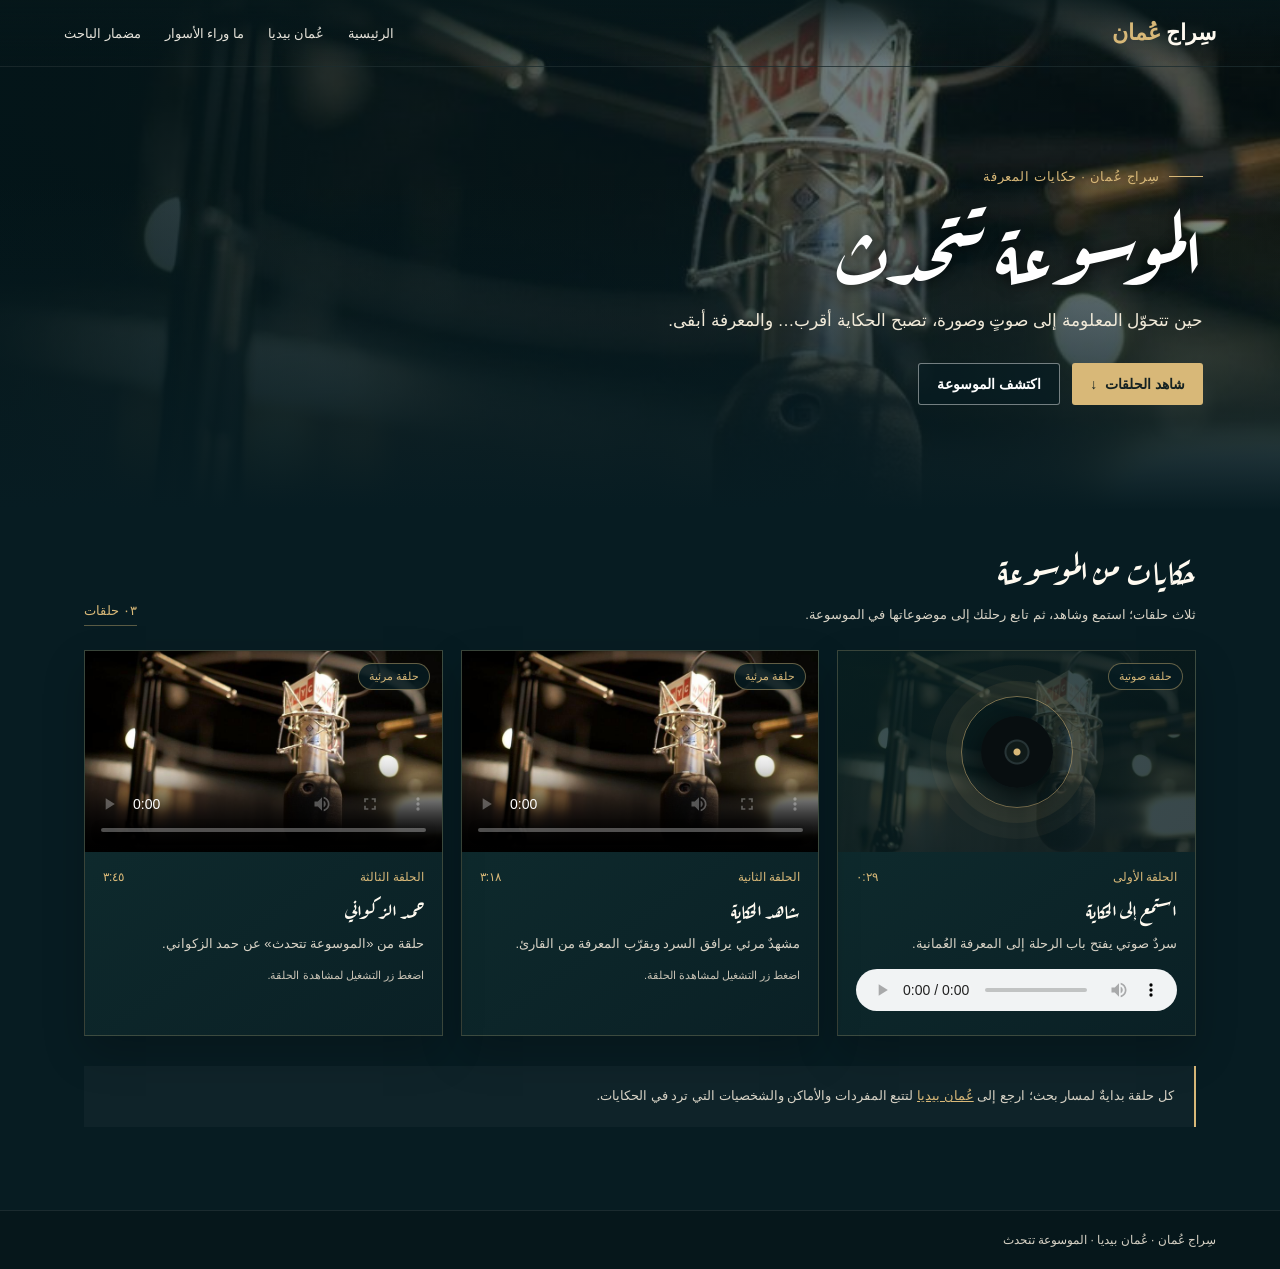
==== voice.html @ 5f4a9fbe "newserag" ====
<!doctype html>
<html lang="ar" dir="rtl">
<head>
<meta charset="utf-8">
<meta name="viewport" content="width=device-width, initial-scale=1">
<meta name="description" content="الموسوعة تتحدث: حلقات مرئية ومسموعة تحوّل المعرفة العُمانية إلى حكاية.">
<title>الموسوعة تتحدث | سِراج عُمان</title>
<link rel="stylesheet" href="/headings.css">
<style>
:root{--night:#071c22;--deep:#0b2829;--gold:#d8b878;--cream:#fffaf0;--muted:#d7d2c5;--red:#a92f34}
*{box-sizing:border-box}html{scroll-behavior:smooth}body{margin:0;background:var(--night);color:var(--cream);font-family:Tahoma,Arial,sans-serif}a{color:inherit;text-decoration:none}
header{position:absolute;z-index:5;inset:0 0 auto;background:linear-gradient(#06171acc,transparent);border-bottom:1px solid #ffffff12}.nav{max-width:1320px;margin:auto;padding:20px 5%;display:flex;justify-content:space-between;align-items:center;gap:18px}.brand{font:700 22px Georgia,serif;white-space:nowrap}.brand span{color:var(--gold)}.links{display:flex;gap:24px;align-items:center;font-size:13px}.links a{opacity:.9}.links a:hover{color:var(--gold)}
.hero{min-height:510px;display:flex;align-items:flex-end;padding:120px 6% 56px;position:relative;isolation:isolate;overflow:hidden;background:linear-gradient(90deg,#04171be8 0%,#071d23a8 52%,#071d2370 100%),url('/assets/voice.jpg') center 42%/cover no-repeat}.hero:after{content:"";position:absolute;z-index:-1;inset:35% 0 0;background:linear-gradient(transparent,var(--night))}.hero-inner{width:min(1180px,100%);margin:auto}.eyebrow{display:flex;align-items:center;gap:10px;color:var(--gold);font-size:13px;letter-spacing:.05em}.eyebrow:before{content:"";width:34px;height:1px;background:var(--gold)}.hero h1{font-size:clamp(42px,7vw,78px);line-height:1.25;font-weight:400;color:#fff;margin:15px 0 8px}.hero p{font-size:17px;line-height:1.9;color:#f1ead9;margin:0;max-width:620px}.hero-actions{margin-top:26px;display:flex;gap:12px;flex-wrap:wrap}.btn{display:inline-flex;align-items:center;gap:8px;padding:12px 18px;border-radius:3px;background:var(--gold);color:#152222;font-weight:bold;font-size:14px}.btn.secondary{background:#071c22aa;border:1px solid #ffffff70;color:#fff}
main{max-width:1240px;margin:auto;padding:22px 5% 70px}.shelf-head{display:flex;justify-content:space-between;align-items:end;gap:20px;margin:10px 0 24px}.shelf-head h2{font-weight:400;font-size:clamp(24px,3vw,34px);margin:0}.shelf-head p{margin:8px 0 0;color:var(--muted);font-size:13px;line-height:1.8}.count{color:var(--gold);font-size:13px;white-space:nowrap;border-bottom:1px solid #d8b87866;padding-bottom:7px}.episodes{display:grid;grid-template-columns:repeat(3,minmax(0,1fr));gap:18px}.episode{background:linear-gradient(145deg,#102e30,#0a2025);border:1px solid #d8b87838;box-shadow:0 18px 40px #0003;overflow:hidden;transition:transform .25s,border-color .25s}.episode:hover{transform:translateY(-5px);border-color:#d8b878aa}.media{position:relative;background:#061419;aspect-ratio:16/9;overflow:hidden}.media video{display:block;width:100%;height:100%;object-fit:cover}.audio-art{height:100%;display:flex;align-items:center;justify-content:center;position:relative;background:linear-gradient(135deg,#0a2527cc,#07191dcc),url('/assets/voice.jpg') center/cover}.audio-art:before{content:"";position:absolute;width:110px;height:110px;border:1px solid #d8b8788a;border-radius:50%;box-shadow:0 0 0 15px #d8b87812,0 0 0 31px #d8b8780a}.disc{width:72px;height:72px;border-radius:50%;background:radial-gradient(circle,#d8b878 0 3px,#101a19 4px 10px,#273436 11px 12px,#080e10 13px 100%);box-shadow:0 8px 28px #0009;z-index:1}.media-label{position:absolute;top:12px;right:12px;padding:6px 10px;border-radius:99px;background:#071c22d9;border:1px solid #d8b87870;color:var(--gold);font-size:11px}.episode-body{padding:18px 18px 20px}.episode-meta{display:flex;justify-content:space-between;gap:12px;color:#d8b878;font-size:12px}.episode h3{font-size:20px;font-weight:500;margin:10px 0 7px}.episode p{font-size:13px;line-height:1.8;color:var(--muted);margin:0 0 14px}.player{width:100%;height:42px;accent-color:var(--gold)}.watch-note{font-size:11px;color:#c9c3b5;margin-top:10px}.endnote{margin-top:30px;padding:18px 20px;border-right:2px solid var(--gold);background:#ffffff08;color:var(--muted);font-size:13px;line-height:1.9}footer{border-top:1px solid #ffffff16;background:#06171b;padding:22px 5%;color:var(--muted);font-size:12px}footer a:hover{color:var(--gold)}
@media(max-width:800px){.episodes{grid-template-columns:1fr 1fr}.hero{min-height:450px}.nav{align-items:flex-start;flex-direction:column}.links{gap:14px;flex-wrap:wrap;font-size:12px}}
@media(max-width:560px){.episodes{grid-template-columns:1fr}.hero{min-height:410px;padding:110px 6% 42px}.shelf-head{align-items:flex-start;flex-direction:column}.nav{padding:14px 5%}.episode-body{padding:16px}}
</style>
</head>
<body>
<header><div class="nav"><a class="brand" href="index.html">سِراج <span>عُمان</span></a><nav class="links" aria-label="التنقل"><a href="index.html">الرئيسية</a><a href="pedia.html">عُمان بيديا</a><a href="forts.html">ما وراء الأسوار</a><a href="research.html">مضمار الباحث</a></nav></div></header>
<section class="hero"><div class="hero-inner"><div class="eyebrow">سِراج عُمان · حكايات المعرفة</div><h1>الموسوعة تتحدث</h1><p>حين تتحوّل المعلومة إلى صوتٍ وصورة، تصبح الحكاية أقرب… والمعرفة أبقى.</p><div class="hero-actions"><a class="btn" href="#episodes">شاهد الحلقات <span aria-hidden="true">↓</span></a><a class="btn secondary" href="pedia.html">اكتشف الموسوعة</a></div></div></section>
<main id="episodes"><section class="shelf-head"><div><h2>حكايات من الموسوعة</h2><p>ثلاث حلقات؛ استمع وشاهد، ثم تابع رحلتك إلى موضوعاتها في الموسوعة.</p></div><span class="count">٠٣ حلقات</span></section>
<div class="episodes">
<article class="episode"><div class="media"><div class="audio-art" aria-label="مشهد صوتي"><span class="disc" aria-hidden="true"></span></div><span class="media-label">حلقة صوتية</span></div><div class="episode-body"><div class="episode-meta"><span>الحلقة الأولى</span><span>٠:٢٩</span></div><h3>استمع إلى الحكاية</h3><p>سردٌ صوتي يفتح باب الرحلة إلى المعرفة العُمانية.</p><audio class="player" controls preload="metadata"><source src="/media/episode-01-audio.mp4" type="audio/mp4">متصفحك لا يدعم تشغيل الصوت.</audio></div></article>
<article class="episode"><div class="media"><video controls preload="metadata" poster="/assets/voice.jpg" playsinline><source src="/media/episode-02.mp4" type="video/mp4">متصفحك لا يدعم تشغيل الفيديو.</video><span class="media-label">حلقة مرئية</span></div><div class="episode-body"><div class="episode-meta"><span>الحلقة الثانية</span><span>٣:١٨</span></div><h3>شاهد الحكاية</h3><p>مشهدٌ مرئي يرافق السرد ويقرّب المعرفة من القارئ.</p><div class="watch-note">اضغط زر التشغيل لمشاهدة الحلقة.</div></div></article>
<article class="episode"><div class="media"><video controls preload="metadata" poster="/assets/voice.jpg" playsinline><source src="/media/episode-03.mp4" type="video/mp4">متصفحك لا يدعم تشغيل الفيديو.</video><span class="media-label">حلقة مرئية</span></div><div class="episode-body"><div class="episode-meta"><span>الحلقة الثالثة</span><span>٣:٤٥</span></div><h3>حمد الزكواني</h3><p>حلقة من «الموسوعة تتحدث» عن حمد الزكواني.</p><div class="watch-note">اضغط زر التشغيل لمشاهدة الحلقة.</div></div></article>
</div><p class="endnote">كل حلقة بدايةٌ لمسار بحث؛ ارجع إلى <a href="pedia.html" style="color:var(--gold);text-decoration:underline">عُمان بيديا</a> لتتبع المفردات والأماكن والشخصيات التي ترد في الحكايات.</p></main>
<footer><a href="index.html">سِراج عُمان</a> · <a href="pedia.html">عُمان بيديا</a> · الموسوعة تتحدث</footer>
</body>
</html>
---- headings.css ----
@import url('https://fonts.googleapis.com/css2?family=Aref+Ruqaa:wght@400;700&family=Aref+Ruqaa+Ink:wght@400;700&display=swap');

html body :is(h1, h2, h3, h4, h5, h6, [role="heading"]) {
  font-family: "Aref Ruqaa", serif !important;
  font-synthesis: none;
}


/* Main title stays in its existing hero position; secondary page titles align right. */
html body.homepage .hero h1 { color: #fff !important; }
html body:not(.homepage) h1 { color: #fff !important; text-align: right; }
html body:not(.homepage) h1 :is(span, em) { color: #fff !important; }
/* Keep standalone account and review titles readable on their light page backgrounds. */
html body:not(.homepage) :is(.box, .wrap) > h1 {
  background: #102b25;
  border-right: 4px solid #b28c53;
  border-radius: 4px;
  padding: 12px 18px;
}
html body:not(.homepage) .loginpage h1 {
  background: #102b25;
  border-right: 4px solid #b28c53;
  border-radius: 4px;
  padding: 12px 18px;
}

/* Force clean white title glyphs; earlier gold shadows made them read as red. */
html body.homepage .hero h1,
html body.homepage .hero h1 * {
  color: #fff !important;
  -webkit-text-fill-color: #fff !important;
  text-shadow: 0 3px 18px rgba(0, 0, 0, .58) !important;
}
html body:not(.homepage) h1,
html body:not(.homepage) h1 * {
  color: #fff !important;
  -webkit-text-fill-color: #fff !important;
  text-align: right;
  text-shadow: 0 2px 14px rgba(0, 0, 0, .55) !important;
}
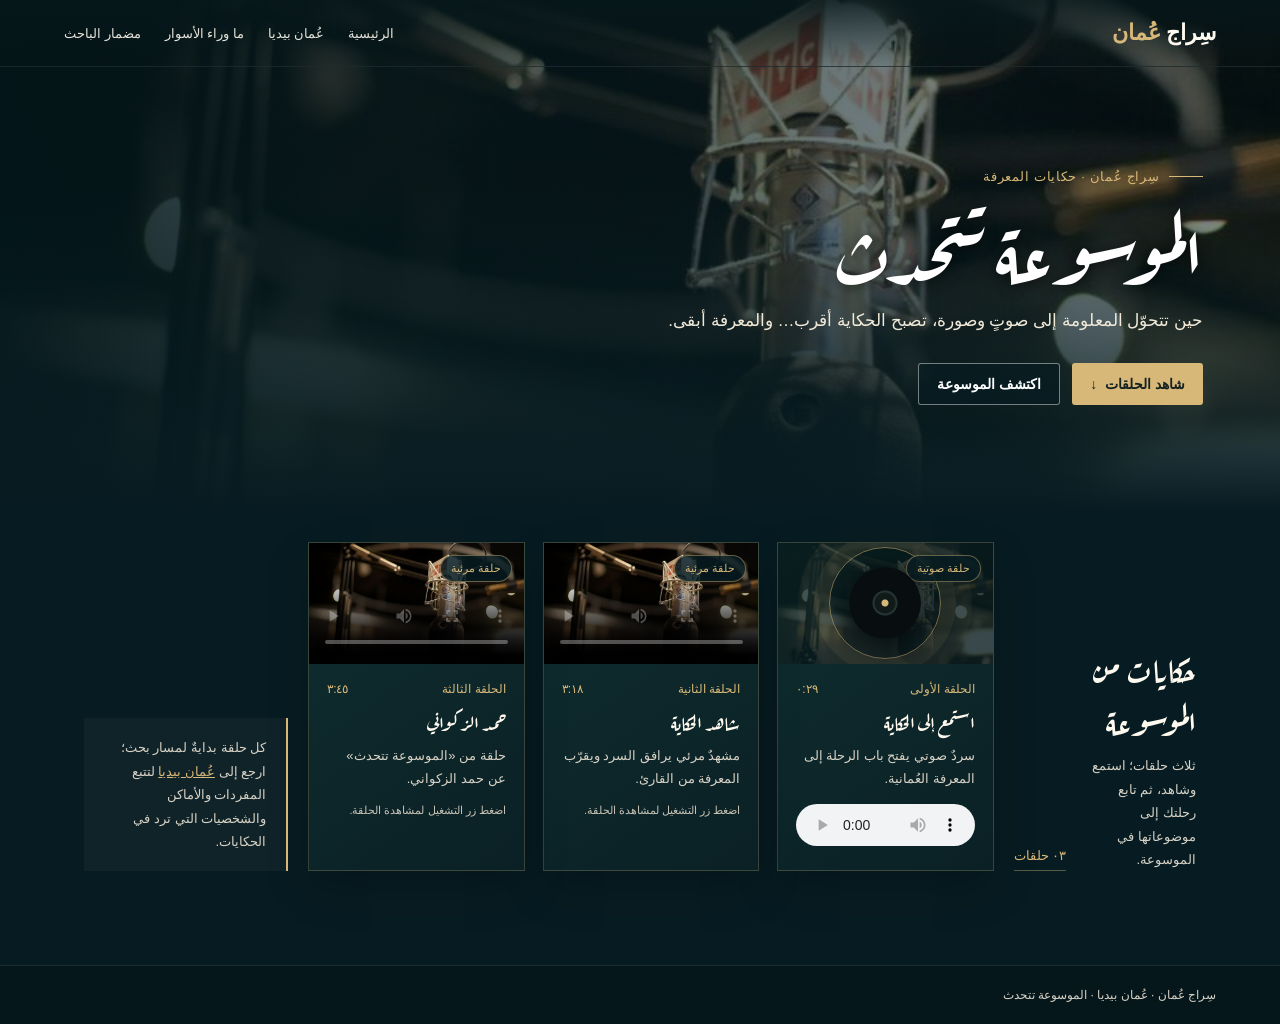
==== commit f9108509: "Update voice.html" ====
--- a/voice.html
+++ b/voice.html
@@ -19,11 +19,11 @@
 <body>
 <header><div class="nav"><a class="brand" href="index.html">سِراج <span>عُمان</span></a><nav class="links" aria-label="التنقل"><a href="index.html">الرئيسية</a><a href="pedia.html">عُمان بيديا</a><a href="forts.html">ما وراء الأسوار</a><a href="research.html">مضمار الباحث</a></nav></div></header>
 <section class="hero"><div class="hero-inner"><div class="eyebrow">سِراج عُمان · حكايات المعرفة</div><h1>الموسوعة تتحدث</h1><p>حين تتحوّل المعلومة إلى صوتٍ وصورة، تصبح الحكاية أقرب… والمعرفة أبقى.</p><div class="hero-actions"><a class="btn" href="#episodes">شاهد الحلقات <span aria-hidden="true">↓</span></a><a class="btn secondary" href="pedia.html">اكتشف الموسوعة</a></div></div></section>
-<main id="episodes"><section class="shelf-head"><div><h2>حكايات من الموسوعة</h2><p>ثلاث حلقات؛ استمع وشاهد، ثم تابع رحلتك إلى موضوعاتها في الموسوعة.</p></div><span class="count">٠٣ حلقات</span></section>
+<main id="episodes"><saudio/ection class="shelf-head"><div><h2>حكايات من الموسوعة</h2><p>ثلاث حلقات؛ استمع وشاهد، ثم تابع رحلتك إلى موضوعاتها في الموسوعة.</p></div><span class="count">٠٣ حلقات</span></section>
 <div class="episodes">
-<article class="episode"><div class="media"><div class="audio-art" aria-label="مشهد صوتي"><span class="disc" aria-hidden="true"></span></div><span class="media-label">حلقة صوتية</span></div><div class="episode-body"><div class="episode-meta"><span>الحلقة الأولى</span><span>٠:٢٩</span></div><h3>استمع إلى الحكاية</h3><p>سردٌ صوتي يفتح باب الرحلة إلى المعرفة العُمانية.</p><audio class="player" controls preload="metadata"><source src="/media/episode-01-audio.mp4" type="audio/mp4">متصفحك لا يدعم تشغيل الصوت.</audio></div></article>
+<article class="episode"><div class="media"><div class="audio-art" aria-label="مشهد صوتي"><span class="disc" aria-hidden="true"></span></div><span class="media-label">حلقة صوتية</span></div><div class="episode-body"><div class="episode-meta"><span>الحلقة الأولى</span><span>٠:٢٩</span></div><h3>استمع إلى الحكاية</h3><p>سردٌ صوتي يفتح باب الرحلة إلى المعرفة العُمانية.</p><audio class="player" controls preload="metadata"><source src="audio/episode-01-audio.mp4" type="audio/mp4">متصفحك لا يدعم تشغيل الصوت.</audio></div></article>
 <article class="episode"><div class="media"><video controls preload="metadata" poster="/assets/voice.jpg" playsinline><source src="/media/episode-02.mp4" type="video/mp4">متصفحك لا يدعم تشغيل الفيديو.</video><span class="media-label">حلقة مرئية</span></div><div class="episode-body"><div class="episode-meta"><span>الحلقة الثانية</span><span>٣:١٨</span></div><h3>شاهد الحكاية</h3><p>مشهدٌ مرئي يرافق السرد ويقرّب المعرفة من القارئ.</p><div class="watch-note">اضغط زر التشغيل لمشاهدة الحلقة.</div></div></article>
-<article class="episode"><div class="media"><video controls preload="metadata" poster="/assets/voice.jpg" playsinline><source src="/media/episode-03.mp4" type="video/mp4">متصفحك لا يدعم تشغيل الفيديو.</video><span class="media-label">حلقة مرئية</span></div><div class="episode-body"><div class="episode-meta"><span>الحلقة الثالثة</span><span>٣:٤٥</span></div><h3>حمد الزكواني</h3><p>حلقة من «الموسوعة تتحدث» عن حمد الزكواني.</p><div class="watch-note">اضغط زر التشغيل لمشاهدة الحلقة.</div></div></article>
+<article class="episode"><div class="media"><video controls preload="metadata" poster="/assets/voice.jpg" playsinline><source src="/audio/episode-03.mp4" type="video/mp4">متصفحك لا يدعم تشغيل الفيديو.</video><span class="media-label">حلقة مرئية</span></div><div class="episode-body"><div class="episode-meta"><span>الحلقة الثالثة</span><span>٣:٤٥</span></div><h3>حمد الزكواني</h3><p>حلقة من «الموسوعة تتحدث» عن حمد الزكواني.</p><div class="watch-note">اضغط زر التشغيل لمشاهدة الحلقة.</div></div></article>
 </div><p class="endnote">كل حلقة بدايةٌ لمسار بحث؛ ارجع إلى <a href="pedia.html" style="color:var(--gold);text-decoration:underline">عُمان بيديا</a> لتتبع المفردات والأماكن والشخصيات التي ترد في الحكايات.</p></main>
 <footer><a href="index.html">سِراج عُمان</a> · <a href="pedia.html">عُمان بيديا</a> · الموسوعة تتحدث</footer>
 </body>
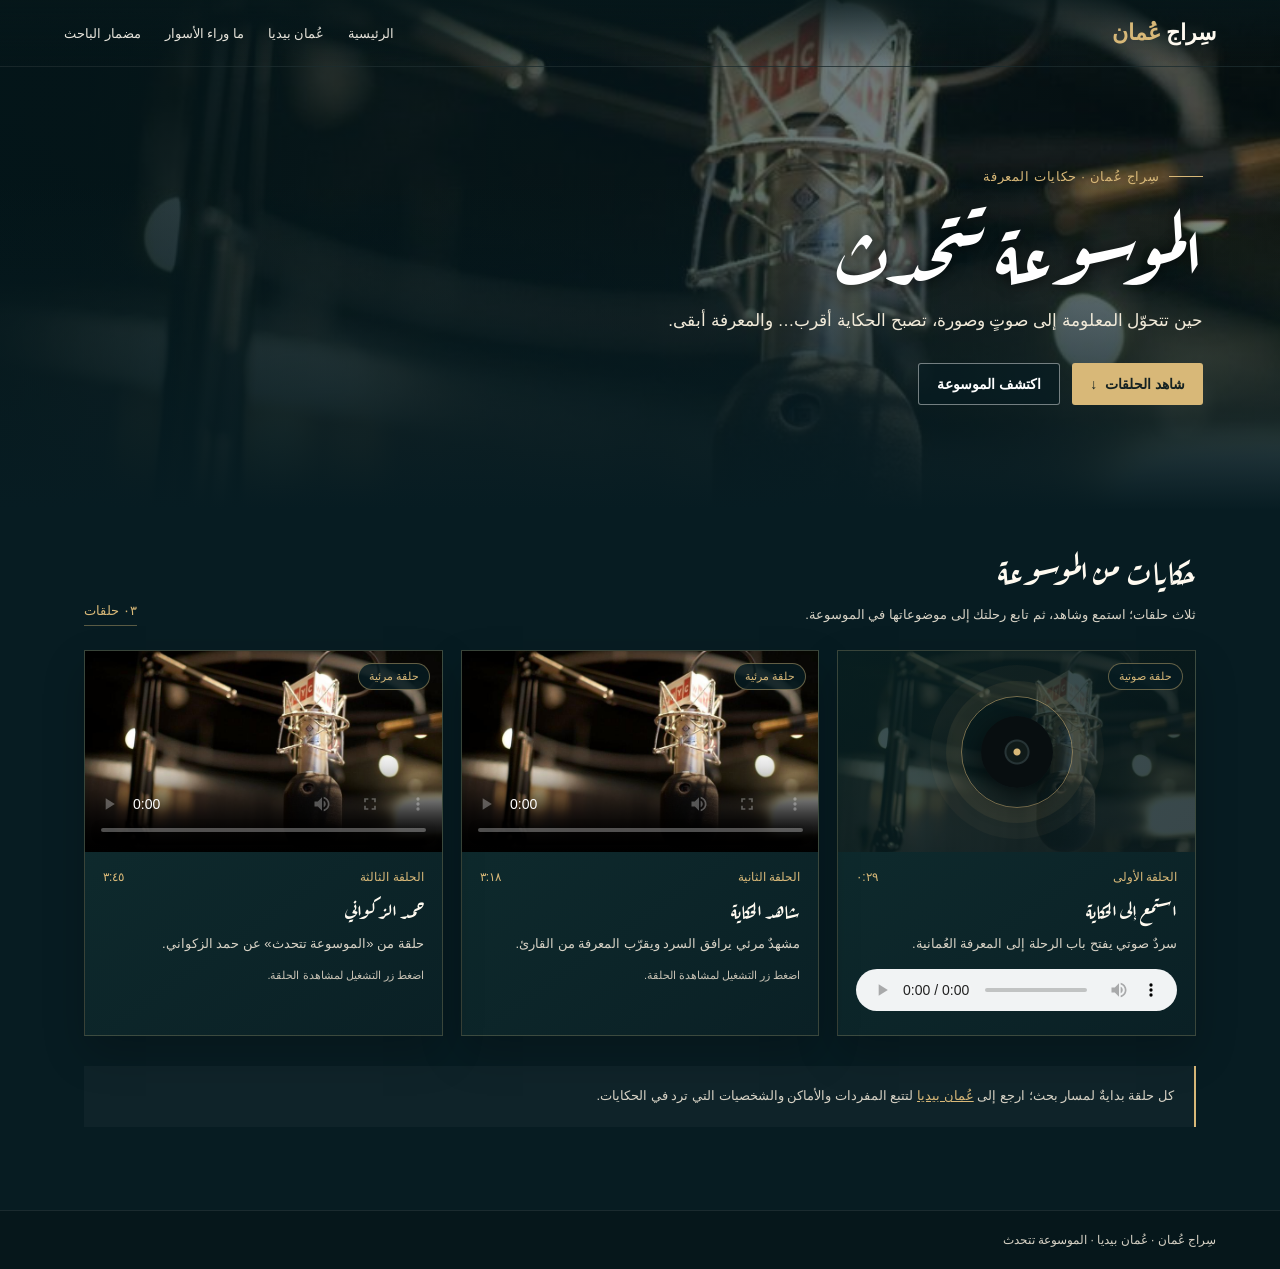
==== commit c5e6c9ab: "Update voice.html" ====
--- a/voice.html
+++ b/voice.html
@@ -1,3 +1,4 @@
+
 <!doctype html>
 <html lang="ar" dir="rtl">
 <head>
@@ -5,26 +6,382 @@
 <meta name="viewport" content="width=device-width, initial-scale=1">
 <meta name="description" content="الموسوعة تتحدث: حلقات مرئية ومسموعة تحوّل المعرفة العُمانية إلى حكاية.">
 <title>الموسوعة تتحدث | سِراج عُمان</title>
-<link rel="stylesheet" href="/headings.css">
+<link rel="stylesheet" href="headings.css">
+
 <style>
-:root{--night:#071c22;--deep:#0b2829;--gold:#d8b878;--cream:#fffaf0;--muted:#d7d2c5;--red:#a92f34}
-*{box-sizing:border-box}html{scroll-behavior:smooth}body{margin:0;background:var(--night);color:var(--cream);font-family:Tahoma,Arial,sans-serif}a{color:inherit;text-decoration:none}
-header{position:absolute;z-index:5;inset:0 0 auto;background:linear-gradient(#06171acc,transparent);border-bottom:1px solid #ffffff12}.nav{max-width:1320px;margin:auto;padding:20px 5%;display:flex;justify-content:space-between;align-items:center;gap:18px}.brand{font:700 22px Georgia,serif;white-space:nowrap}.brand span{color:var(--gold)}.links{display:flex;gap:24px;align-items:center;font-size:13px}.links a{opacity:.9}.links a:hover{color:var(--gold)}
-.hero{min-height:510px;display:flex;align-items:flex-end;padding:120px 6% 56px;position:relative;isolation:isolate;overflow:hidden;background:linear-gradient(90deg,#04171be8 0%,#071d23a8 52%,#071d2370 100%),url('/assets/voice.jpg') center 42%/cover no-repeat}.hero:after{content:"";position:absolute;z-index:-1;inset:35% 0 0;background:linear-gradient(transparent,var(--night))}.hero-inner{width:min(1180px,100%);margin:auto}.eyebrow{display:flex;align-items:center;gap:10px;color:var(--gold);font-size:13px;letter-spacing:.05em}.eyebrow:before{content:"";width:34px;height:1px;background:var(--gold)}.hero h1{font-size:clamp(42px,7vw,78px);line-height:1.25;font-weight:400;color:#fff;margin:15px 0 8px}.hero p{font-size:17px;line-height:1.9;color:#f1ead9;margin:0;max-width:620px}.hero-actions{margin-top:26px;display:flex;gap:12px;flex-wrap:wrap}.btn{display:inline-flex;align-items:center;gap:8px;padding:12px 18px;border-radius:3px;background:var(--gold);color:#152222;font-weight:bold;font-size:14px}.btn.secondary{background:#071c22aa;border:1px solid #ffffff70;color:#fff}
-main{max-width:1240px;margin:auto;padding:22px 5% 70px}.shelf-head{display:flex;justify-content:space-between;align-items:end;gap:20px;margin:10px 0 24px}.shelf-head h2{font-weight:400;font-size:clamp(24px,3vw,34px);margin:0}.shelf-head p{margin:8px 0 0;color:var(--muted);font-size:13px;line-height:1.8}.count{color:var(--gold);font-size:13px;white-space:nowrap;border-bottom:1px solid #d8b87866;padding-bottom:7px}.episodes{display:grid;grid-template-columns:repeat(3,minmax(0,1fr));gap:18px}.episode{background:linear-gradient(145deg,#102e30,#0a2025);border:1px solid #d8b87838;box-shadow:0 18px 40px #0003;overflow:hidden;transition:transform .25s,border-color .25s}.episode:hover{transform:translateY(-5px);border-color:#d8b878aa}.media{position:relative;background:#061419;aspect-ratio:16/9;overflow:hidden}.media video{display:block;width:100%;height:100%;object-fit:cover}.audio-art{height:100%;display:flex;align-items:center;justify-content:center;position:relative;background:linear-gradient(135deg,#0a2527cc,#07191dcc),url('/assets/voice.jpg') center/cover}.audio-art:before{content:"";position:absolute;width:110px;height:110px;border:1px solid #d8b8788a;border-radius:50%;box-shadow:0 0 0 15px #d8b87812,0 0 0 31px #d8b8780a}.disc{width:72px;height:72px;border-radius:50%;background:radial-gradient(circle,#d8b878 0 3px,#101a19 4px 10px,#273436 11px 12px,#080e10 13px 100%);box-shadow:0 8px 28px #0009;z-index:1}.media-label{position:absolute;top:12px;right:12px;padding:6px 10px;border-radius:99px;background:#071c22d9;border:1px solid #d8b87870;color:var(--gold);font-size:11px}.episode-body{padding:18px 18px 20px}.episode-meta{display:flex;justify-content:space-between;gap:12px;color:#d8b878;font-size:12px}.episode h3{font-size:20px;font-weight:500;margin:10px 0 7px}.episode p{font-size:13px;line-height:1.8;color:var(--muted);margin:0 0 14px}.player{width:100%;height:42px;accent-color:var(--gold)}.watch-note{font-size:11px;color:#c9c3b5;margin-top:10px}.endnote{margin-top:30px;padding:18px 20px;border-right:2px solid var(--gold);background:#ffffff08;color:var(--muted);font-size:13px;line-height:1.9}footer{border-top:1px solid #ffffff16;background:#06171b;padding:22px 5%;color:var(--muted);font-size:12px}footer a:hover{color:var(--gold)}
-@media(max-width:800px){.episodes{grid-template-columns:1fr 1fr}.hero{min-height:450px}.nav{align-items:flex-start;flex-direction:column}.links{gap:14px;flex-wrap:wrap;font-size:12px}}
-@media(max-width:560px){.episodes{grid-template-columns:1fr}.hero{min-height:410px;padding:110px 6% 42px}.shelf-head{align-items:flex-start;flex-direction:column}.nav{padding:14px 5%}.episode-body{padding:16px}}
+:root {
+  --night:#071c22;
+  --deep:#0b2829;
+  --gold:#d8b878;
+  --cream:#fffaf0;
+  --muted:#d7d2c5;
+  --red:#a92f34;
+}
+* {box-sizing:border-box}
+html {scroll-behavior:smooth}
+body {
+  margin:0;
+  background:var(--night);
+  color:var(--cream);
+  font-family:Tahoma,Arial,sans-serif;
+}
+a {color:inherit;text-decoration:none}
+
+header {
+  position:absolute;
+  z-index:5;
+  inset:0 0 auto;
+  background:linear-gradient(#06171acc,transparent);
+  border-bottom:1px solid #ffffff12;
+}
+.nav {
+  max-width:1320px;
+  margin:auto;
+  padding:20px 5%;
+  display:flex;
+  justify-content:space-between;
+  align-items:center;
+  gap:18px;
+}
+.brand {font:700 22px Georgia,serif;white-space:nowrap}
+.brand span {color:var(--gold)}
+.links {display:flex;gap:24px;align-items:center;font-size:13px}
+.links a {opacity:.9}
+.links a:hover {color:var(--gold)}
+
+.hero {
+  min-height:510px;
+  display:flex;
+  align-items:flex-end;
+  padding:120px 6% 56px;
+  position:relative;
+  isolation:isolate;
+  overflow:hidden;
+  background:
+    linear-gradient(90deg,#04171be8 0%,#071d23a8 52%,#071d2370 100%),
+    url('assets/voice.jpg') center 42%/cover no-repeat;
+}
+.hero:after {
+  content:"";
+  position:absolute;
+  z-index:-1;
+  inset:35% 0 0;
+  background:linear-gradient(transparent,var(--night));
+}
+.hero-inner {width:min(1180px,100%);margin:auto}
+.eyebrow {
+  display:flex;
+  align-items:center;
+  gap:10px;
+  color:var(--gold);
+  font-size:13px;
+  letter-spacing:.05em;
+}
+.eyebrow:before {
+  content:"";
+  width:34px;
+  height:1px;
+  background:var(--gold);
+}
+.hero h1 {
+  font-size:clamp(42px,7vw,78px);
+  line-height:1.25;
+  font-weight:400;
+  color:#fff;
+  margin:15px 0 8px;
+}
+.hero p {
+  font-size:17px;
+  line-height:1.9;
+  color:#f1ead9;
+  margin:0;
+  max-width:620px;
+}
+.hero-actions {
+  margin-top:26px;
+  display:flex;
+  gap:12px;
+  flex-wrap:wrap;
+}
+.btn {
+  display:inline-flex;
+  align-items:center;
+  gap:8px;
+  padding:12px 18px;
+  border-radius:3px;
+  background:var(--gold);
+  color:#152222;
+  font-weight:bold;
+  font-size:14px;
+}
+.btn.secondary {
+  background:#071c22aa;
+  border:1px solid #ffffff70;
+  color:#fff;
+}
+
+main {max-width:1240px;margin:auto;padding:22px 5% 70px}
+.shelf-head {
+  display:flex;
+  justify-content:space-between;
+  align-items:end;
+  gap:20px;
+  margin:10px 0 24px;
+}
+.shelf-head h2 {
+  font-weight:400;
+  font-size:clamp(24px,3vw,34px);
+  margin:0;
+}
+.shelf-head p {
+  margin:8px 0 0;
+  color:var(--muted);
+  font-size:13px;
+  line-height:1.8;
+}
+.count {
+  color:var(--gold);
+  font-size:13px;
+  white-space:nowrap;
+  border-bottom:1px solid #d8b87866;
+  padding-bottom:7px;
+}
+.episodes {
+  display:grid;
+  grid-template-columns:repeat(3,minmax(0,1fr));
+  gap:18px;
+}
+.episode {
+  background:linear-gradient(145deg,#102e30,#0a2025);
+  border:1px solid #d8b87838;
+  box-shadow:0 18px 40px #0003;
+  overflow:hidden;
+  transition:transform .25s,border-color .25s;
+}
+.episode:hover {
+  transform:translateY(-5px);
+  border-color:#d8b878aa;
+}
+.media {
+  position:relative;
+  background:#061419;
+  aspect-ratio:16/9;
+  overflow:hidden;
+}
+.media video {
+  display:block;
+  width:100%;
+  height:100%;
+  object-fit:cover;
+}
+.audio-art {
+  height:100%;
+  display:flex;
+  align-items:center;
+  justify-content:center;
+  position:relative;
+  background:
+    linear-gradient(135deg,#0a2527cc,#07191dcc),
+    url('assets/voice.jpg') center/cover;
+}
+.audio-art:before {
+  content:"";
+  position:absolute;
+  width:110px;
+  height:110px;
+  border:1px solid #d8b8788a;
+  border-radius:50%;
+  box-shadow:0 0 0 15px #d8b87812,0 0 0 31px #d8b8780a;
+}
+.disc {
+  width:72px;
+  height:72px;
+  border-radius:50%;
+  background:radial-gradient(circle,#d8b878 0 3px,#101a19 4px 10px,#273436 11px 12px,#080e10 13px 100%);
+  box-shadow:0 8px 28px #0009;
+  z-index:1;
+}
+.media-label {
+  position:absolute;
+  top:12px;
+  right:12px;
+  padding:6px 10px;
+  border-radius:99px;
+  background:#071c22d9;
+  border:1px solid #d8b87870;
+  color:var(--gold);
+  font-size:11px;
+}
+.episode-body {padding:18px 18px 20px}
+.episode-meta {
+  display:flex;
+  justify-content:space-between;
+  gap:12px;
+  color:#d8b878;
+  font-size:12px;
+}
+.episode h3 {font-size:20px;font-weight:500;margin:10px 0 7px}
+.episode p {
+  font-size:13px;
+  line-height:1.8;
+  color:var(--muted);
+  margin:0 0 14px;
+}
+.player {width:100%;height:42px;accent-color:var(--gold)}
+.watch-note {
+  font-size:11px;
+  color:#c9c3b5;
+  margin-top:10px;
+}
+.endnote {
+  margin-top:30px;
+  padding:18px 20px;
+  border-right:2px solid var(--gold);
+  background:#ffffff08;
+  color:var(--muted);
+  font-size:13px;
+  line-height:1.9;
+}
+footer {
+  border-top:1px solid #ffffff16;
+  background:#06171b;
+  padding:22px 5%;
+  color:var(--muted);
+  font-size:12px;
+}
+footer a:hover {color:var(--gold)}
+
+@media(max-width:800px) {
+  .episodes {grid-template-columns:1fr 1fr}
+  .hero {min-height:450px}
+  .nav {align-items:flex-start;flex-direction:column}
+  .links {gap:14px;flex-wrap:wrap;font-size:12px}
+}
+@media(max-width:560px) {
+  .episodes {grid-template-columns:1fr}
+  .hero {min-height:410px;padding:110px 6% 42px}
+  .shelf-head {align-items:flex-start;flex-direction:column}
+  .nav {padding:14px 5%}
+  .episode-body {padding:16px}
+}
 </style>
 </head>
+
 <body>
-<header><div class="nav"><a class="brand" href="index.html">سِراج <span>عُمان</span></a><nav class="links" aria-label="التنقل"><a href="index.html">الرئيسية</a><a href="pedia.html">عُمان بيديا</a><a href="forts.html">ما وراء الأسوار</a><a href="research.html">مضمار الباحث</a></nav></div></header>
-<section class="hero"><div class="hero-inner"><div class="eyebrow">سِراج عُمان · حكايات المعرفة</div><h1>الموسوعة تتحدث</h1><p>حين تتحوّل المعلومة إلى صوتٍ وصورة، تصبح الحكاية أقرب… والمعرفة أبقى.</p><div class="hero-actions"><a class="btn" href="#episodes">شاهد الحلقات <span aria-hidden="true">↓</span></a><a class="btn secondary" href="pedia.html">اكتشف الموسوعة</a></div></div></section>
-<main id="episodes"><saudio/ection class="shelf-head"><div><h2>حكايات من الموسوعة</h2><p>ثلاث حلقات؛ استمع وشاهد، ثم تابع رحلتك إلى موضوعاتها في الموسوعة.</p></div><span class="count">٠٣ حلقات</span></section>
-<div class="episodes">
-<article class="episode"><div class="media"><div class="audio-art" aria-label="مشهد صوتي"><span class="disc" aria-hidden="true"></span></div><span class="media-label">حلقة صوتية</span></div><div class="episode-body"><div class="episode-meta"><span>الحلقة الأولى</span><span>٠:٢٩</span></div><h3>استمع إلى الحكاية</h3><p>سردٌ صوتي يفتح باب الرحلة إلى المعرفة العُمانية.</p><audio class="player" controls preload="metadata"><source src="audio/episode-01-audio.mp4" type="audio/mp4">متصفحك لا يدعم تشغيل الصوت.</audio></div></article>
-<article class="episode"><div class="media"><video controls preload="metadata" poster="/assets/voice.jpg" playsinline><source src="/media/episode-02.mp4" type="video/mp4">متصفحك لا يدعم تشغيل الفيديو.</video><span class="media-label">حلقة مرئية</span></div><div class="episode-body"><div class="episode-meta"><span>الحلقة الثانية</span><span>٣:١٨</span></div><h3>شاهد الحكاية</h3><p>مشهدٌ مرئي يرافق السرد ويقرّب المعرفة من القارئ.</p><div class="watch-note">اضغط زر التشغيل لمشاهدة الحلقة.</div></div></article>
-<article class="episode"><div class="media"><video controls preload="metadata" poster="/assets/voice.jpg" playsinline><source src="/audio/episode-03.mp4" type="video/mp4">متصفحك لا يدعم تشغيل الفيديو.</video><span class="media-label">حلقة مرئية</span></div><div class="episode-body"><div class="episode-meta"><span>الحلقة الثالثة</span><span>٣:٤٥</span></div><h3>حمد الزكواني</h3><p>حلقة من «الموسوعة تتحدث» عن حمد الزكواني.</p><div class="watch-note">اضغط زر التشغيل لمشاهدة الحلقة.</div></div></article>
-</div><p class="endnote">كل حلقة بدايةٌ لمسار بحث؛ ارجع إلى <a href="pedia.html" style="color:var(--gold);text-decoration:underline">عُمان بيديا</a> لتتبع المفردات والأماكن والشخصيات التي ترد في الحكايات.</p></main>
-<footer><a href="index.html">سِراج عُمان</a> · <a href="pedia.html">عُمان بيديا</a> · الموسوعة تتحدث</footer>
+
+<header>
+  <div class="nav">
+    <a class="brand" href="index.html">سِراج <span>عُمان</span></a>
+    <nav class="links" aria-label="التنقل">
+      <a href="index.html">الرئيسية</a>
+      <a href="pedia.html">عُمان بيديا</a>
+      <a href="forts.html">ما وراء الأسوار</a>
+      <a href="research.html">مضمار الباحث</a>
+    </nav>
+  </div>
+</header>
+
+<section class="hero">
+  <div class="hero-inner">
+    <div class="eyebrow">سِراج عُمان · حكايات المعرفة</div>
+    <h1>الموسوعة تتحدث</h1>
+    <p>حين تتحوّل المعلومة إلى صوتٍ وصورة، تصبح الحكاية أقرب… والمعرفة أبقى.</p>
+    <div class="hero-actions">
+      <a class="btn" href="#episodes">شاهد الحلقات <span aria-hidden="true">↓</span></a>
+      <a class="btn secondary" href="pedia.html">اكتشف الموسوعة</a>
+    </div>
+  </div>
+</section>
+
+<main id="episodes">
+
+  <section class="shelf-head">
+    <div>
+      <h2>حكايات من الموسوعة</h2>
+      <p>ثلاث حلقات؛ استمع وشاهد، ثم تابع رحلتك إلى موضوعاتها في الموسوعة.</p>
+    </div>
+    <span class="count">٠٣ حلقات</span>
+  </section>
+
+  <div class="episodes">
+
+    <!-- الحلقة الأولى -->
+    <article class="episode">
+      <div class="media">
+        <div class="audio-art" aria-label="مشهد صوتي">
+          <span class="disc" aria-hidden="true"></span>
+        </div>
+        <span class="media-label">حلقة صوتية</span>
+      </div>
+      <div class="episode-body">
+        <div class="episode-meta">
+          <span>الحلقة الأولى</span>
+          <span>٠:٢٩</span>
+        </div>
+        <h3>استمع إلى الحكاية</h3>
+        <p>سردٌ صوتي يفتح باب الرحلة إلى المعرفة العُمانية.</p>
+        <audio class="player" controls preload="metadata">
+          <source src="media/episode-01-audio.mp4" type="audio/mp4">
+          متصفحك لا يدعم تشغيل الصوت.
+        </audio>
+      </div>
+    </article>
+
+    <!-- الحلقة الثانية -->
+    <article class="episode">
+      <div class="media">
+        <video controls preload="metadata" poster="assets/voice.jpg" playsinline>
+          <source src="media/episode-02.mp4" type="video/mp4">
+          متصفحك لا يدعم تشغيل الفيديو.
+        </video>
+        <span class="media-label">حلقة مرئية</span>
+      </div>
+      <div class="episode-body">
+        <div class="episode-meta">
+          <span>الحلقة الثانية</span>
+          <span>٣:١٨</span>
+        </div>
+        <h3>شاهد الحكاية</h3>
+        <p>مشهدٌ مرئي يرافق السرد ويقرّب المعرفة من القارئ.</p>
+        <div class="watch-note">اضغط زر التشغيل لمشاهدة الحلقة.</div>
+      </div>
+    </article>
+
+    <!-- الحلقة الثالثة -->
+    <article class="episode">
+      <div class="media">
+        <video controls preload="metadata" poster="assets/voice.jpg" playsinline>
+          <source src="media/episode-03.mp4" type="video/mp4">
+          متصفحك لا يدعم تشغيل الفيديو.
+        </video>
+        <span class="media-label">حلقة مرئية</span>
+      </div>
+      <div class="episode-body">
+        <div class="episode-meta">
+          <span>الحلقة الثالثة</span>
+          <span>٣:٤٥</span>
+        </div>
+        <h3>حمد الزكواني</h3>
+        <p>حلقة من «الموسوعة تتحدث» عن حمد الزكواني.</p>
+        <div class="watch-note">اضغط زر التشغيل لمشاهدة الحلقة.</div>
+      </div>
+    </article>
+
+  </div>
+
+  <p class="endnote">
+    كل حلقة بدايةٌ لمسار بحث؛ ارجع إلى
+    <a href="pedia.html" style="color:var(--gold);text-decoration:underline">عُمان بيديا</a>
+    لتتبع المفردات والأماكن والشخصيات التي ترد في الحكايات.
+  </p>
+
+</main>
+
+<footer>
+  <a href="index.html">سِراج عُمان</a> ·
+  <a href="pedia.html">عُمان بيديا</a> ·
+  الموسوعة تتحدث
+</footer>
+
 </body>
 </html>
